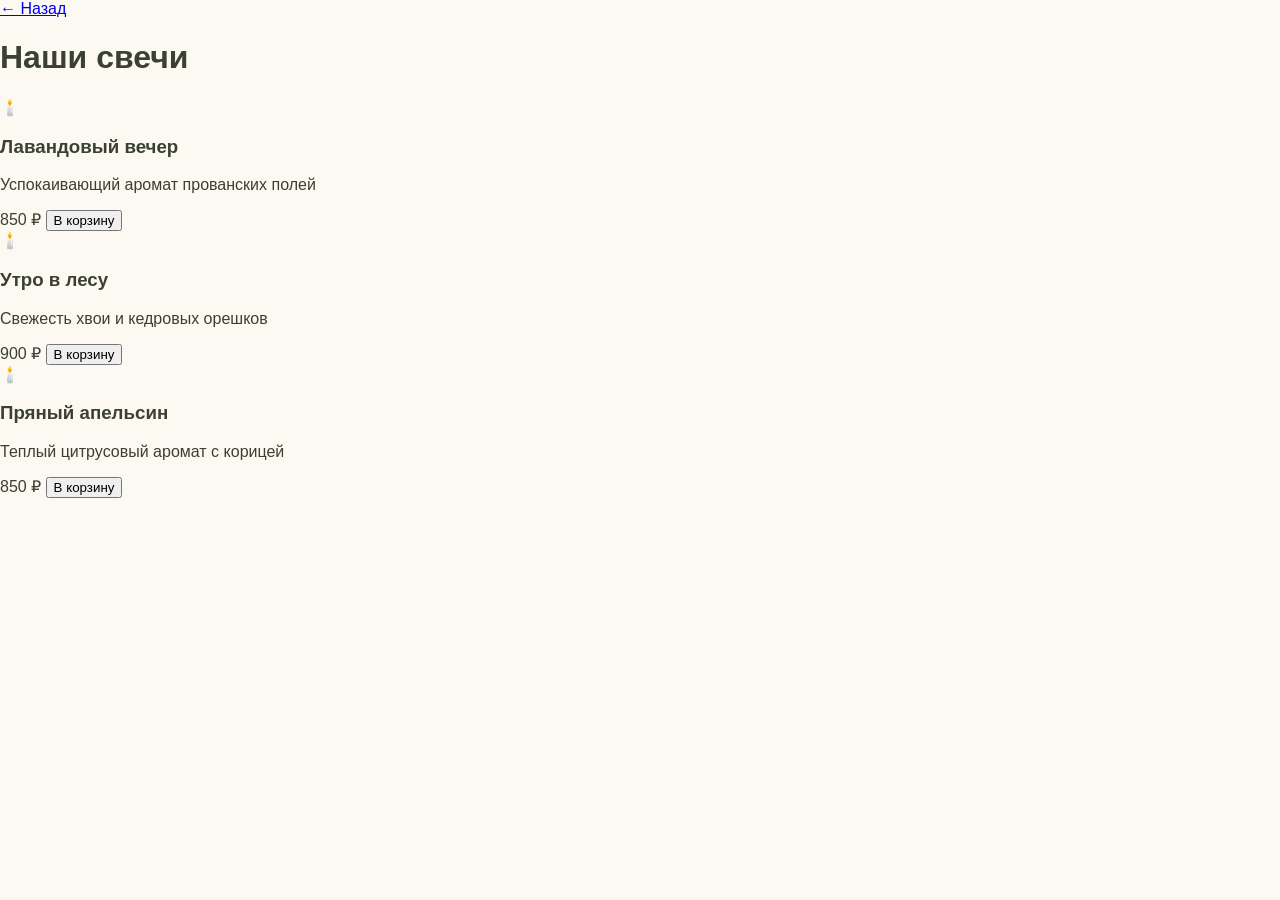
==== candles.html @ 7677f103 "Create candles.html" ====
<!DOCTYPE html>
<html lang="ru">
<head>
    <meta charset="UTF-8">
    <meta name="viewport" content="width=device-width, initial-scale=1.0">
    <title>Каталог свечей — Аромат Уюта</title>
    <link rel="stylesheet" href="style.css">
</head>
<body>

    <header class="catalog-header">
        <a href="index.html" class="btn-back">← Назад</a>
        <h1>Наши свечи</h1>
    </header>

    <main class="catalog-container">
        <div class="product-grid">
            <!-- Карточка товара 1 -->
            <div class="product-card">
                <div class="product-image">🕯️</div>
                <h3>Лавандовый вечер</h3>
                <p>Успокаивающий аромат прованских полей</p>
                <span class="price">850 ₽</span>
                <button class="btn-buy" onclick="addToCart('Лаванда')">В корзину</button>
            </div>

            <!-- Карточка товара 2 -->
            <div class="product-card">
                <div class="product-image">🕯️</div>
                <h3>Утро в лесу</h3>
                <p>Свежесть хвои и кедровых орешков</p>
                <span class="price">900 ₽</span>
                <button class="btn-buy" onclick="addToCart('Хвоя')">В корзину</button>
            </div>

            <!-- Карточка товара 3 -->
            <div class="product-card">
                <div class="product-image">🕯️</div>
                <h3>Пряный апельсин</h3>
                <p>Теплый цитрусовый аромат с корицей</p>
                <span class="price">850 ₽</span>
                <button class="btn-buy" onclick="addToCart('Апельсин')">В корзину</button>
            </div>
        </div>
    </main>

    <script src="script.js"></script>
</body>
</html>
---- style.css ----
:root {
    --olive-primary: #808b61;
    --olive-light: #b5ba9b;
    --olive-dark: #4f5d3d;
    --cream-bg: #fcf9f2;
    --text-dark: #3a4131;
}

body {
    margin: 0;
    font-family: 'Segoe UI', sans-serif;
    background-color: var(--cream-bg);
    color: var(--text-dark);
}

.hero {
    height: 60vh;
    display: flex;
    align-items: center;
    justify-content: center;
    text-align: center;
    background-color: var(--olive-light);
    color: white;
}

.btn-main {
    display: inline-block;
    margin-top: 20px;
    padding: 12px 25px;
    background-color: var(--olive-dark);
    color: white;
    text-decoration: none;
    border-radius: 25px;
}

.about-text {
    padding: 40px 20px;
    text-align: center;
    max-width: 600px;
    margin: 0 auto;
}

/* Сетка категорий */
.category-grid {
    display: flex;
    flex-direction: column;
}

.category-item {
    cursor: pointer;
    display: flex;
    flex-direction: column;
    align-items: center;
    justify-content: center;
    color: white;
    transition: all 0.4s ease;
    min-height: 150px;
    border-bottom: 1px solid rgba(255,255,255,0.1);
}

.category-info {
    padding: 40px 0;
    text-align: center;
    width: 100%;
}

.category-info h3 {
    font-size: 1.8rem;
    margin: 0;
}

/* Выезжающий блок */
.preview-box {
    max-height: 0;
    overflow: hidden;
    transition: max-height 0.5s ease-in-out;
    width: 100%;
    text-align: center;
    background: rgba(0, 0, 0, 0.05);
}

.category-item.active .preview-box {
    max-height: 250px;
}

.mini-products {
    display: flex;
    justify-content: center;
    gap: 20px;
    padding: 20px 0;
}

.mini-products .item {
    background: rgba(255, 255, 255, 0.2);
    padding: 8px 15px;
    border-radius: 15px;
    font-size: 0.9rem;
}

.btn-more {
    display: block;
    padding-bottom: 20px;
    color: white;
    font-weight: bold;
    text-decoration: underline;
}

/* Цвета фонов */
.olive-bg { background-color: var(--olive-primary); }
.sage-bg { background-color: var(--olive-light); }
.dark-olive-bg { background-color: var(--olive-dark); }
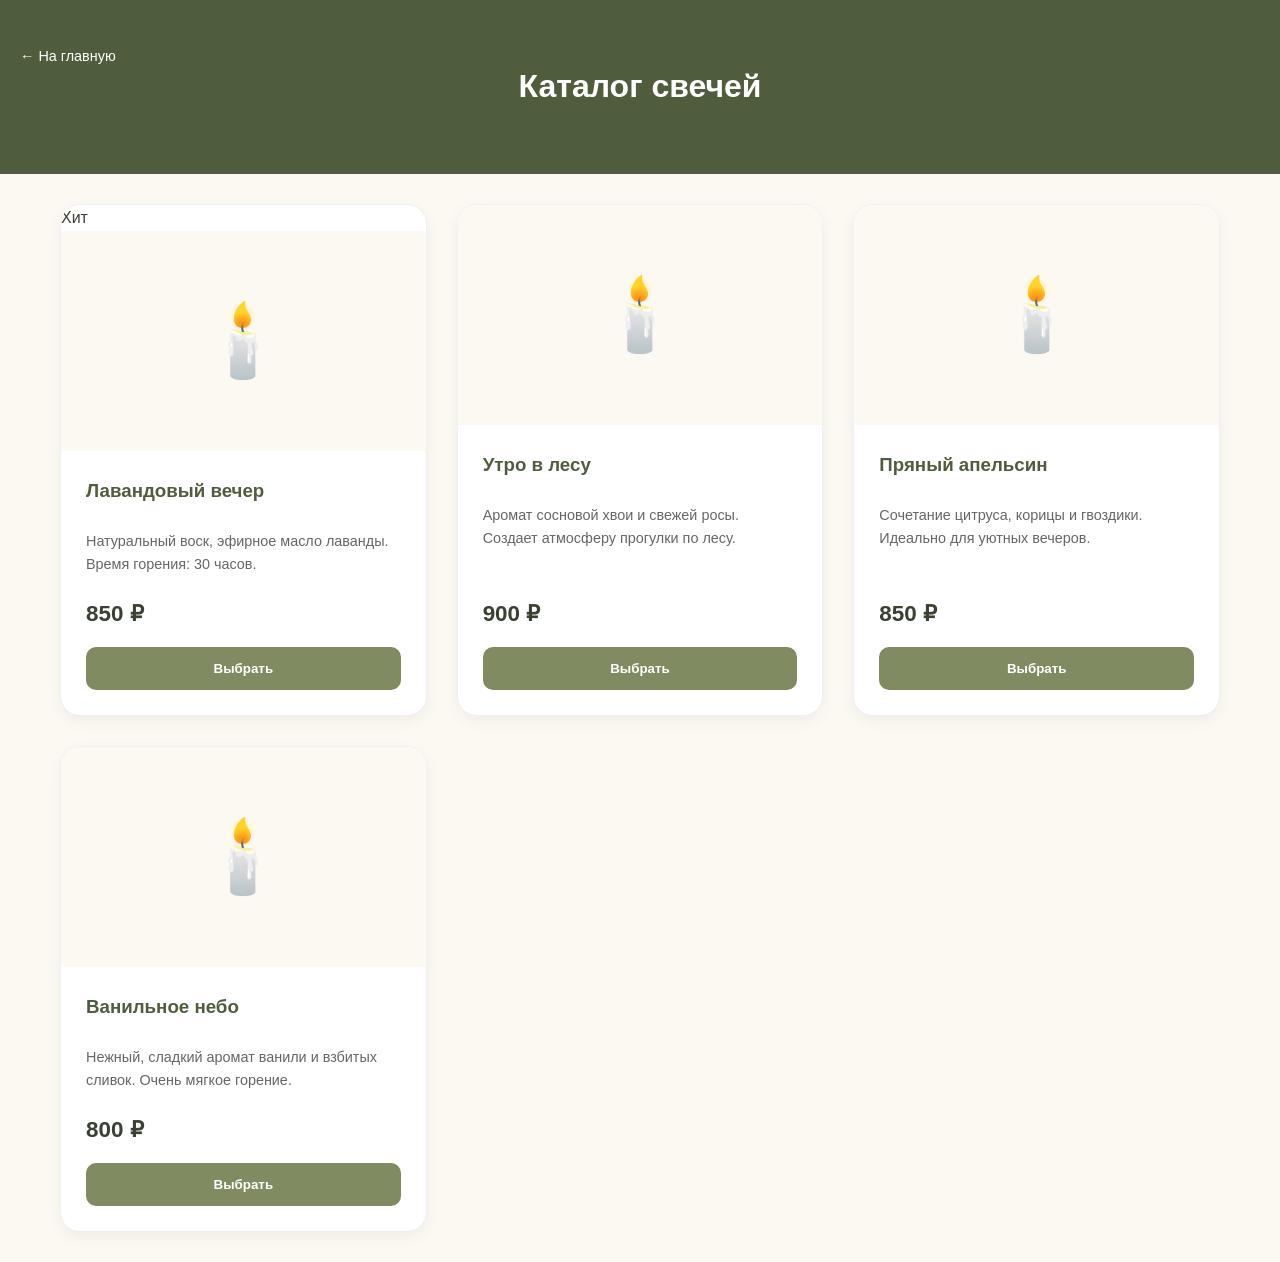
==== commit 6fcc6f91: "Update candle catalog with product details" ====
--- a/candles.html
+++ b/candles.html
@@ -9,41 +9,60 @@
 <body>
 
     <header class="catalog-header">
-        <a href="index.html" class="btn-back">← Назад</a>
-        <h1>Наши свечи</h1>
+        <a href="index.html" class="btn-back">← На главную</a>
+        <h1>Каталог свечей</h1>
     </header>
 
     <main class="catalog-container">
         <div class="product-grid">
-            <!-- Карточка товара 1 -->
+            
+            <!-- Товар 1 -->
+            <div class="product-card">
+                <div class="product-badge">Хит</div>
+                <div class="product-image">🕯️</div>
+                <div class="product-info">
+                    <h3>Лавандовый вечер</h3>
+                    <p>Натуральный воск, эфирное масло лаванды. Время горения: 30 часов.</p>
+                    <span class="price">850 ₽</span>
+                    <button class="btn-buy">Выбрать</button>
+                </div>
+            </div>
+
+            <!-- Товар 2 -->
             <div class="product-card">
                 <div class="product-image">🕯️</div>
-                <h3>Лавандовый вечер</h3>
-                <p>Успокаивающий аромат прованских полей</p>
-                <span class="price">850 ₽</span>
-                <button class="btn-buy" onclick="addToCart('Лаванда')">В корзину</button>
+                <div class="product-info">
+                    <h3>Утро в лесу</h3>
+                    <p>Аромат сосновой хвои и свежей росы. Создает атмосферу прогулки по лесу.</p>
+                    <span class="price">900 ₽</span>
+                    <button class="btn-buy">Выбрать</button>
+                </div>
             </div>
 
-            <!-- Карточка товара 2 -->
+            <!-- Товар 3 -->
             <div class="product-card">
                 <div class="product-image">🕯️</div>
-                <h3>Утро в лесу</h3>
-                <p>Свежесть хвои и кедровых орешков</p>
-                <span class="price">900 ₽</span>
-                <button class="btn-buy" onclick="addToCart('Хвоя')">В корзину</button>
+                <div class="product-info">
+                    <h3>Пряный апельсин</h3>
+                    <p>Сочетание цитруса, корицы и гвоздики. Идеально для уютных вечеров.</p>
+                    <span class="price">850 ₽</span>
+                    <button class="btn-buy">Выбрать</button>
+                </div>
             </div>
 
-            <!-- Карточка товара 3 -->
+            <!-- Товар 4 -->
             <div class="product-card">
                 <div class="product-image">🕯️</div>
-                <h3>Пряный апельсин</h3>
-                <p>Теплый цитрусовый аромат с корицей</p>
-                <span class="price">850 ₽</span>
-                <button class="btn-buy" onclick="addToCart('Апельсин')">В корзину</button>
+                <div class="product-info">
+                    <h3>Ванильное небо</h3>
+                    <p>Нежный, сладкий аромат ванили и взбитых сливок. Очень мягкое горение.</p>
+                    <span class="price">800 ₽</span>
+                    <button class="btn-buy">Выбрать</button>
+                </div>
             </div>
+
         </div>
     </main>
 
-    <script src="script.js"></script>
 </body>
 </html>
--- a/style.css
+++ b/style.css
@@ -1,18 +1,33 @@
+/* ==========================================
+   1. ПЕРЕМЕННЫЕ И БАЗОВЫЕ НАСТРОЙКИ
+   ========================================== */
 :root {
-    --olive-primary: #808b61;
-    --olive-light: #b5ba9b;
-    --olive-dark: #4f5d3d;
-    --cream-bg: #fcf9f2;
-    --text-dark: #3a4131;
+    --olive-primary: #808b61;    /* Основной оливковый */
+    --olive-light: #b5ba9b;      /* Светлый шалфей */
+    --olive-dark: #4f5d3d;       /* Глубокий лесной */
+    --cream-bg: #fcf9f2;         /* Теплый кремовый фон */
+    --text-dark: #3a4131;        /* Цвет текста */
+    --white: #ffffff;
+}
+
+* {
+    box-sizing: border-box; /* Чтобы отступы не увеличивали размер элементов */
 }
 
 body {
     margin: 0;
-    font-family: 'Segoe UI', sans-serif;
+    padding: 0;
+    font-family: 'Segoe UI', Tahoma, Geneva, Verdana, sans-serif;
     background-color: var(--cream-bg);
     color: var(--text-dark);
-}
-
+    line-height: 1.6;
+}
+
+/* ==========================================
+   2. ГЛАВНАЯ СТРАНИЦА (ЛЕНДИНГ)
+   ========================================== */
+
+/* Первый экран */
 .hero {
     height: 60vh;
     display: flex;
@@ -20,27 +35,38 @@
     justify-content: center;
     text-align: center;
     background-color: var(--olive-light);
-    color: white;
+    color: var(--white);
+    padding: 0 20px;
+}
+
+.hero h1 {
+    font-size: 2.5rem;
+    margin-bottom: 10px;
 }
 
 .btn-main {
     display: inline-block;
     margin-top: 20px;
-    padding: 12px 25px;
+    padding: 12px 30px;
     background-color: var(--olive-dark);
-    color: white;
+    color: var(--white);
     text-decoration: none;
     border-radius: 25px;
-}
-
+    font-weight: bold;
+    transition: background 0.3s;
+}
+
+/* Секция описания */
 .about-text {
-    padding: 40px 20px;
-    text-align: center;
-    max-width: 600px;
+    padding: 50px 20px;
+    text-align: center;
+    max-width: 700px;
     margin: 0 auto;
 }
 
-/* Сетка категорий */
+/* ==========================================
+   3. ИНТЕРАКТИВНЫЕ БЛОКИ КАТЕГОРИЙ
+   ========================================== */
 .category-grid {
     display: flex;
     flex-direction: column;
@@ -52,10 +78,9 @@
     flex-direction: column;
     align-items: center;
     justify-content: center;
-    color: white;
+    color: var(--white);
     transition: all 0.4s ease;
     min-height: 150px;
-    border-bottom: 1px solid rgba(255,255,255,0.1);
 }
 
 .category-info {
@@ -65,11 +90,12 @@
 }
 
 .category-info h3 {
-    font-size: 1.8rem;
+    font-size: 2rem;
     margin: 0;
-}
-
-/* Выезжающий блок */
+    letter-spacing: 1px;
+}
+
+/* Выезжающая панель */
 .preview-box {
     max-height: 0;
     overflow: hidden;
@@ -79,33 +105,126 @@
     background: rgba(0, 0, 0, 0.05);
 }
 
+/* Состояние при клике (активируется через JS) */
 .category-item.active .preview-box {
-    max-height: 250px;
+    max-height: 300px; /* Раскрываем блок */
 }
 
 .mini-products {
     display: flex;
     justify-content: center;
-    gap: 20px;
+    gap: 15px;
     padding: 20px 0;
 }
 
 .mini-products .item {
     background: rgba(255, 255, 255, 0.2);
     padding: 8px 15px;
-    border-radius: 15px;
+    border-radius: 12px;
     font-size: 0.9rem;
 }
 
 .btn-more {
     display: block;
-    padding-bottom: 20px;
-    color: white;
+    padding-bottom: 25px;
+    color: var(--white);
     font-weight: bold;
     text-decoration: underline;
 }
 
-/* Цвета фонов */
+/* Цвета для плиток */
 .olive-bg { background-color: var(--olive-primary); }
 .sage-bg { background-color: var(--olive-light); }
 .dark-olive-bg { background-color: var(--olive-dark); }
+
+/* ==========================================
+   4. СТРАНИЦА КАТАЛОГА (ВИТРИНА)
+   ========================================== */
+.catalog-header {
+    background-color: var(--olive-dark);
+    color: var(--white);
+    padding: 40px 20px;
+    text-align: center;
+    position: relative;
+}
+
+.btn-back {
+    position: absolute;
+    left: 20px;
+    top: 45px;
+    color: var(--white);
+    text-decoration: none;
+    font-size: 0.9rem;
+}
+
+.catalog-container {
+    max-width: 1200px;
+    margin: 0 auto;
+    padding: 30px 20px;
+}
+
+.product-grid {
+    display: grid;
+    /* Адаптивная сетка: карточки не меньше 280px */
+    grid-template-columns: repeat(auto-fill, minmax(280px, 1fr));
+    gap: 30px;
+}
+
+.product-card {
+    background: var(--white);
+    border-radius: 20px;
+    overflow: hidden;
+    display: flex;
+    flex-direction: column;
+    box-shadow: 0 5px 15px rgba(0,0,0,0.05);
+    transition: transform 0.3s ease;
+    border: 1px solid #f0f0f0;
+}
+
+.product-card:hover {
+    transform: translateY(-8px);
+}
+
+.product-image {
+    height: 220px;
+    background-color: var(--cream-bg);
+    display: flex;
+    align-items: center;
+    justify-content: center;
+    font-size: 4.5rem;
+}
+
+.product-info {
+    padding: 25px;
+    display: flex;
+    flex-direction: column;
+    flex-grow: 1;
+}
+
+.product-info h3 {
+    margin: 0 0 10px 0;
+    color: var(--olive-dark);
+}
+
+.product-info p {
+    font-size: 0.9rem;
+    color: #666;
+    margin-bottom: 20px;
+    flex-grow: 1;
+}
+
+.price {
+    font-size: 1.4rem;
+    font-weight: bold;
+    margin-bottom: 15px;
+}
+
+.btn-buy {
+    background-color: var(--olive-primary);
+    color: var(--white);
+    border: none;
+    padding: 14px;
+    border-radius: 10px;
+    font-weight: bold;
+    cursor: pointer;
+}
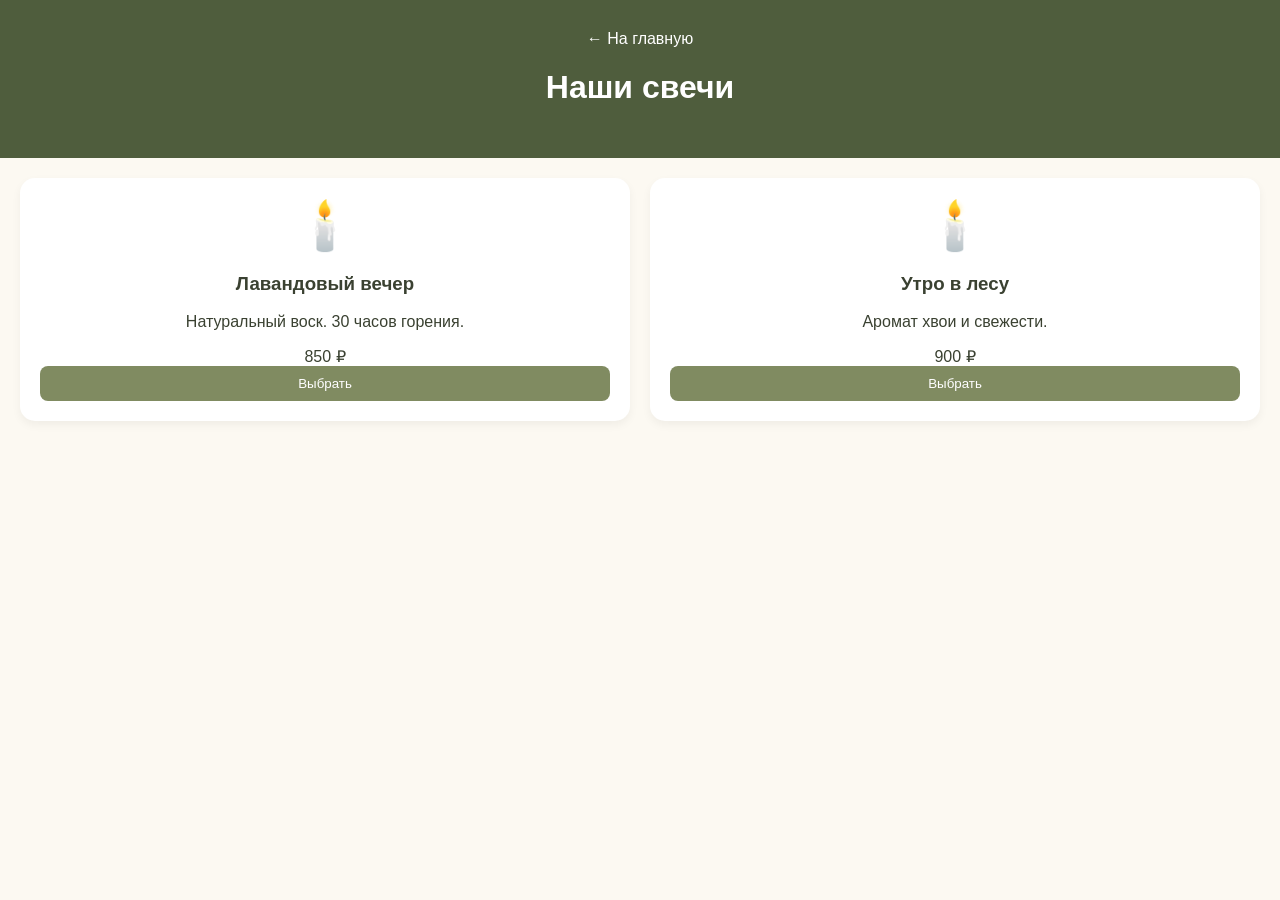
==== commit a420a77f: "Revise product titles and descriptions in candles.html Updated product descriptions and removed unus" ====
--- a/candles.html
+++ b/candles.html
@@ -7,62 +7,32 @@
     <link rel="stylesheet" href="style.css">
 </head>
 <body>
-
     <header class="catalog-header">
         <a href="index.html" class="btn-back">← На главную</a>
-        <h1>Каталог свечей</h1>
+        <h1>Наши свечи</h1>
     </header>
 
     <main class="catalog-container">
         <div class="product-grid">
-            
-            <!-- Товар 1 -->
             <div class="product-card">
-                <div class="product-badge">Хит</div>
                 <div class="product-image">🕯️</div>
                 <div class="product-info">
                     <h3>Лавандовый вечер</h3>
-                    <p>Натуральный воск, эфирное масло лаванды. Время горения: 30 часов.</p>
+                    <p>Натуральный воск. 30 часов горения.</p>
                     <span class="price">850 ₽</span>
                     <button class="btn-buy">Выбрать</button>
                 </div>
             </div>
-
-            <!-- Товар 2 -->
             <div class="product-card">
                 <div class="product-image">🕯️</div>
                 <div class="product-info">
                     <h3>Утро в лесу</h3>
-                    <p>Аромат сосновой хвои и свежей росы. Создает атмосферу прогулки по лесу.</p>
+                    <p>Аромат хвои и свежести.</p>
                     <span class="price">900 ₽</span>
                     <button class="btn-buy">Выбрать</button>
                 </div>
             </div>
-
-            <!-- Товар 3 -->
-            <div class="product-card">
-                <div class="product-image">🕯️</div>
-                <div class="product-info">
-                    <h3>Пряный апельсин</h3>
-                    <p>Сочетание цитруса, корицы и гвоздики. Идеально для уютных вечеров.</p>
-                    <span class="price">850 ₽</span>
-                    <button class="btn-buy">Выбрать</button>
-                </div>
-            </div>
-
-            <!-- Товар 4 -->
-            <div class="product-card">
-                <div class="product-image">🕯️</div>
-                <div class="product-info">
-                    <h3>Ванильное небо</h3>
-                    <p>Нежный, сладкий аромат ванили и взбитых сливок. Очень мягкое горение.</p>
-                    <span class="price">800 ₽</span>
-                    <button class="btn-buy">Выбрать</button>
-                </div>
-            </div>
-
         </div>
     </main>
-
 </body>
 </html>
--- a/style.css
+++ b/style.css
@@ -1,33 +1,20 @@
-/* ==========================================
-   1. ПЕРЕМЕННЫЕ И БАЗОВЫЕ НАСТРОЙКИ
-   ========================================== */
 :root {
-    --olive-primary: #808b61;    /* Основной оливковый */
-    --olive-light: #b5ba9b;      /* Светлый шалфей */
-    --olive-dark: #4f5d3d;       /* Глубокий лесной */
-    --cream-bg: #fcf9f2;         /* Теплый кремовый фон */
-    --text-dark: #3a4131;        /* Цвет текста */
+    --olive-primary: #808b61;
+    --olive-light: #b5ba9b;
+    --olive-dark: #4f5d3d;
+    --cream-bg: #fcf9f2;
+    --text-dark: #3a4131;
     --white: #ffffff;
-}
-
-* {
-    box-sizing: border-box; /* Чтобы отступы не увеличивали размер элементов */
 }
 
 body {
     margin: 0;
-    padding: 0;
-    font-family: 'Segoe UI', Tahoma, Geneva, Verdana, sans-serif;
+    font-family: sans-serif;
     background-color: var(--cream-bg);
     color: var(--text-dark);
-    line-height: 1.6;
 }
 
-/* ==========================================
-   2. ГЛАВНАЯ СТРАНИЦА (ЛЕНДИНГ)
-   ========================================== */
-
-/* Первый экран */
+/* Лендинг */
 .hero {
     height: 60vh;
     display: flex;
@@ -36,195 +23,57 @@
     text-align: center;
     background-color: var(--olive-light);
     color: var(--white);
-    padding: 0 20px;
-}
-
-.hero h1 {
-    font-size: 2.5rem;
-    margin-bottom: 10px;
 }
 
 .btn-main {
     display: inline-block;
     margin-top: 20px;
-    padding: 12px 30px;
+    padding: 12px 25px;
     background-color: var(--olive-dark);
     color: var(--white);
     text-decoration: none;
-    border-radius: 25px;
-    font-weight: bold;
-    transition: background 0.3s;
+    border-radius: 20px;
 }
 
-/* Секция описания */
 .about-text {
-    padding: 50px 20px;
+    padding: 40px 20px;
     text-align: center;
-    max-width: 700px;
-    margin: 0 auto;
 }
 
-/* ==========================================
-   3. ИНТЕРАКТИВНЫЕ БЛОКИ КАТЕГОРИЙ
-   ========================================== */
-.category-grid {
-    display: flex;
-    flex-direction: column;
-}
-
+/* Категории на главной */
 .category-item {
     cursor: pointer;
+    min-height: 150px;
     display: flex;
     flex-direction: column;
     align-items: center;
     justify-content: center;
-    color: var(--white);
-    transition: all 0.4s ease;
-    min-height: 150px;
+    color: white;
 }
 
-.category-info {
-    padding: 40px 0;
-    text-align: center;
-    width: 100%;
-}
+.olive-bg { background: var(--olive-primary); }
+.sage-bg { background: var(--olive-light); }
+.dark-olive-bg { background: var(--olive-dark); }
 
-.category-info h3 {
-    font-size: 2rem;
-    margin: 0;
-    letter-spacing: 1px;
-}
-
-/* Выезжающая панель */
 .preview-box {
     max-height: 0;
     overflow: hidden;
-    transition: max-height 0.5s ease-in-out;
+    transition: max-height 0.5s ease;
     width: 100%;
     text-align: center;
-    background: rgba(0, 0, 0, 0.05);
 }
 
-/* Состояние при клике (активируется через JS) */
 .category-item.active .preview-box {
-    max-height: 300px; /* Раскрываем блок */
+    max-height: 200px;
 }
 
-.mini-products {
-    display: flex;
-    justify-content: center;
-    gap: 15px;
-    padding: 20px 0;
-}
+.mini-products { padding: 15px; display: flex; justify-content: center; gap: 10px; }
+.mini-products .item { background: rgba(255,255,255,0.2); padding: 5px 10px; border-radius: 10px; }
 
-.mini-products .item {
-    background: rgba(255, 255, 255, 0.2);
-    padding: 8px 15px;
-    border-radius: 12px;
-    font-size: 0.9rem;
-}
-
-.btn-more {
-    display: block;
-    padding-bottom: 25px;
-    color: var(--white);
-    font-weight: bold;
-    text-decoration: underline;
-}
-
-/* Цвета для плиток */
-.olive-bg { background-color: var(--olive-primary); }
-.sage-bg { background-color: var(--olive-light); }
-.dark-olive-bg { background-color: var(--olive-dark); }
-
-/* ==========================================
-   4. СТРАНИЦА КАТАЛОГА (ВИТРИНА)
-   ========================================== */
-.catalog-header {
-    background-color: var(--olive-dark);
-    color: var(--white);
-    padding: 40px 20px;
-    text-align: center;
-    position: relative;
-}
-
-.btn-back {
-    position: absolute;
-    left: 20px;
-    top: 45px;
-    color: var(--white);
-    text-decoration: none;
-    font-size: 0.9rem;
-}
-
-.catalog-container {
-    max-width: 1200px;
-    margin: 0 auto;
-    padding: 30px 20px;
-}
-
-.product-grid {
-    display: grid;
-    /* Адаптивная сетка: карточки не меньше 280px */
-    grid-template-columns: repeat(auto-fill, minmax(280px, 1fr));
-    gap: 30px;
-}
-
-.product-card {
-    background: var(--white);
-    border-radius: 20px;
-    overflow: hidden;
-    display: flex;
-    flex-direction: column;
-    box-shadow: 0 5px 15px rgba(0,0,0,0.05);
-    transition: transform 0.3s ease;
-    border: 1px solid #f0f0f0;
-}
-
-.product-card:hover {
-    transform: translateY(-8px);
-}
-
-.product-image {
-    height: 220px;
-    background-color: var(--cream-bg);
-    display: flex;
-    align-items: center;
-    justify-content: center;
-    font-size: 4.5rem;
-}
-
-.product-info {
-    padding: 25px;
-    display: flex;
-    flex-direction: column;
-    flex-grow: 1;
-}
-
-.product-info h3 {
-    margin: 0 0 10px 0;
-    color: var(--olive-dark);
-}
-
-.product-info p {
-    font-size: 0.9rem;
-    color: #666;
-    margin-bottom: 20px;
-    flex-grow: 1;
-}
-
-.price {
-    font-size: 1.4rem;
-    font-weight: bold;
-    margin-bottom: 15px;
-}
-
-.btn-buy {
-    background-color: var(--olive-primary);
-    color: var(--white);
-    border: none;
-    padding: 14px;
-    border-radius: 10px;
-    font-weight: bold;
-    cursor: pointer;
-}
+/* Каталог */
+.catalog-header { background: var(--olive-dark); color: white; padding: 30px; text-align: center; }
+.btn-back { color: white; text-decoration: none; }
+.product-grid { display: grid; grid-template-columns: repeat(auto-fit, minmax(280px, 1fr)); gap: 20px; padding: 20px; }
+.product-card { background: white; padding: 20px; border-radius: 15px; text-align: center; box-shadow: 0 4px 10px rgba(0,0,0,0.05); }
+.product-image { font-size: 3rem; margin-bottom: 15px; }
+.btn-buy { background: var(--olive-primary); color: white; border: none; padding: 10px 20px; border-radius: 8px; width: 100%; }
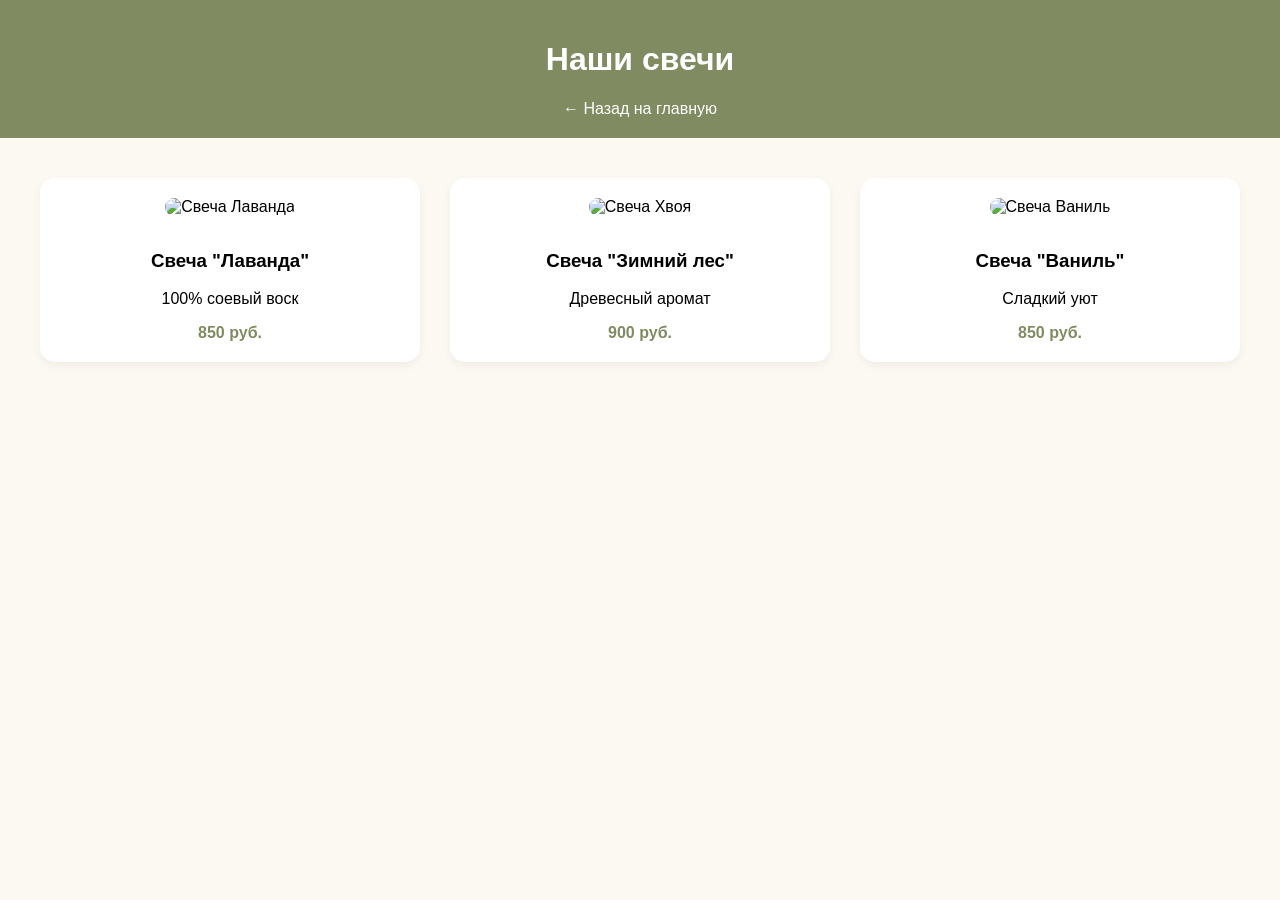
==== commit 84506197: "Revise title and enhance product display Updated the title and restructured the product display sect" ====
--- a/candles.html
+++ b/candles.html
@@ -3,36 +3,44 @@
 <head>
     <meta charset="UTF-8">
     <meta name="viewport" content="width=device-width, initial-scale=1.0">
-    <title>Каталог свечей — Аромат Уюта</title>
+    <title>Каталог Свечей</title>
     <link rel="stylesheet" href="style.css">
 </head>
 <body>
-    <header class="catalog-header">
-        <a href="index.html" class="btn-back">← На главную</a>
+
+    <header style="padding: 20px; text-align: center; background: #808b61; color: white;">
         <h1>Наши свечи</h1>
+        <a href="index.html" style="color: white; text-decoration: none;">← Назад на главную</a>
     </header>
 
-    <main class="catalog-container">
-        <div class="product-grid">
-            <div class="product-card">
-                <div class="product-image">🕯️</div>
-                <div class="product-info">
-                    <h3>Лавандовый вечер</h3>
-                    <p>Натуральный воск. 30 часов горения.</p>
-                    <span class="price">850 ₽</span>
-                    <button class="btn-buy">Выбрать</button>
-                </div>
-            </div>
-            <div class="product-card">
-                <div class="product-image">🕯️</div>
-                <div class="product-info">
-                    <h3>Утро в лесу</h3>
-                    <p>Аромат хвои и свежести.</p>
-                    <span class="price">900 ₽</span>
-                    <button class="btn-buy">Выбрать</button>
-                </div>
-            </div>
+    <!-- Контейнер-сетка для карточек товаров -->
+    <section class="product-grid">
+        
+        <!-- Карточка товара 1 -->
+        <div class="product-card">
+            <img src="https://via.placeholder.com/200" alt="Свеча Лаванда">
+            <h3>Свеча "Лаванда"</h3>
+            <p>100% соевый воск</p>
+            <span style="font-weight: bold; color: #808b61;">850 руб.</span>
         </div>
-    </main>
+
+        <!-- Карточка товара 2 -->
+        <div class="product-card">
+            <img src="https://via.placeholder.com/200" alt="Свеча Хвоя">
+            <h3>Свеча "Зимний лес"</h3>
+            <p>Древесный аромат</p>
+            <span style="font-weight: bold; color: #808b61;">900 руб.</span>
+        </div>
+
+        <!-- Карточка товара 3 -->
+        <div class="product-card">
+            <img src="https://via.placeholder.com/200" alt="Свеча Ваниль">
+            <h3>Свеча "Ваниль"</h3>
+            <p>Сладкий уют</p>
+            <span style="font-weight: bold; color: #808b61;">850 руб.</span>
+        </div>
+
+    </section>
+
 </body>
 </html>
--- a/style.css
+++ b/style.css
@@ -1,79 +1,84 @@
+/* 1. Настройки цветов и шрифтов */
 :root {
-    --olive-primary: #808b61;
+    --olive: #808b61;
     --olive-light: #b5ba9b;
-    --olive-dark: #4f5d3d;
-    --cream-bg: #fcf9f2;
-    --text-dark: #3a4131;
-    --white: #ffffff;
+    --cream: #fcf9f2;
 }
 
 body {
     margin: 0;
-    font-family: sans-serif;
-    background-color: var(--cream-bg);
-    color: var(--text-dark);
+    font-family: 'Segoe UI', Arial, sans-serif;
+    background-color: var(--cream);
 }
 
-/* Лендинг */
-.hero {
-    height: 60vh;
-    display: flex;
-    align-items: center;
-    justify-content: center;
-    text-align: center;
-    background-color: var(--olive-light);
-    color: var(--white);
+/* 2. Кнопка "Смотреть каталог" (Проблема №1) */
+.btn-main {
+    display: inline-block;
+    padding: 15px 35px;
+    background-color: var(--olive);
+    color: white;
+    text-decoration: none;
+    border-radius: 30px;
+    font-weight: bold;
+    margin-top: 20px;
+    transition: 0.3s ease;
+    border: none;
+    cursor: pointer;
 }
 
-.btn-main {
-    display: inline-block;
-    margin-top: 20px;
-    padding: 12px 25px;
-    background-color: var(--olive-dark);
-    color: var(--white);
-    text-decoration: none;
-    border-radius: 20px;
+.btn-main:hover {
+    background-color: #6a754d;
+    transform: translateY(-2px);
 }
 
-.about-text {
-    padding: 40px 20px;
-    text-align: center;
+/* 3. Центрирование блоков (Проблема №2) */
+.category-grid {
+    display: flex;
+    flex-wrap: wrap;
+    width: 100%;
 }
 
-/* Категории на главной */
 .category-item {
-    cursor: pointer;
-    min-height: 150px;
+    flex: 1;
+    min-width: 320px;
+    min-height: 280px;
     display: flex;
     flex-direction: column;
-    align-items: center;
-    justify-content: center;
+    justify-content: center; /* Центр по вертикали */
+    align-items: center;    /* Центр по горизонтали */
+    text-align: center;
     color: white;
+    padding: 20px;
 }
 
-.olive-bg { background: var(--olive-primary); }
-.sage-bg { background: var(--olive-light); }
-.dark-olive-bg { background: var(--olive-dark); }
-
-.preview-box {
-    max-height: 0;
-    overflow: hidden;
-    transition: max-height 0.5s ease;
-    width: 100%;
-    text-align: center;
+/* 4. Сетка каталога (Проблема №3) */
+.product-grid {
+    display: grid;
+    /* Создает колонки, которые сами подстраиваются под экран */
+    grid-template-columns: repeat(auto-fit, minmax(250px, 1fr));
+    gap: 30px;
+    padding: 40px;
 }
 
-.category-item.active .preview-box {
-    max-height: 200px;
+.product-card {
+    background: white;
+    padding: 20px;
+    border-radius: 15px;
+    text-align: center;
+    box-shadow: 0 4px 10px rgba(0,0,0,0.05);
+    transition: 0.3s;
 }
 
-.mini-products { padding: 15px; display: flex; justify-content: center; gap: 10px; }
-.mini-products .item { background: rgba(255,255,255,0.2); padding: 5px 10px; border-radius: 10px; }
+.product-card:hover {
+    transform: scale(1.02);
+}
 
-/* Каталог */
-.catalog-header { background: var(--olive-dark); color: white; padding: 30px; text-align: center; }
-.btn-back { color: white; text-decoration: none; }
-.product-grid { display: grid; grid-template-columns: repeat(auto-fit, minmax(280px, 1fr)); gap: 20px; padding: 20px; }
-.product-card { background: white; padding: 20px; border-radius: 15px; text-align: center; box-shadow: 0 4px 10px rgba(0,0,0,0.05); }
-.product-image { font-size: 3rem; margin-bottom: 15px; }
-.btn-buy { background: var(--olive-primary); color: white; border: none; padding: 10px 20px; border-radius: 8px; width: 100%; }
+.product-card img {
+    max-width: 100%;
+    border-radius: 10px;
+    margin-bottom: 15px;
+}
+
+/* Фоны */
+.olive-bg { background-color: var(--olive); }
+.sage-bg { background-color: var(--olive-light); }
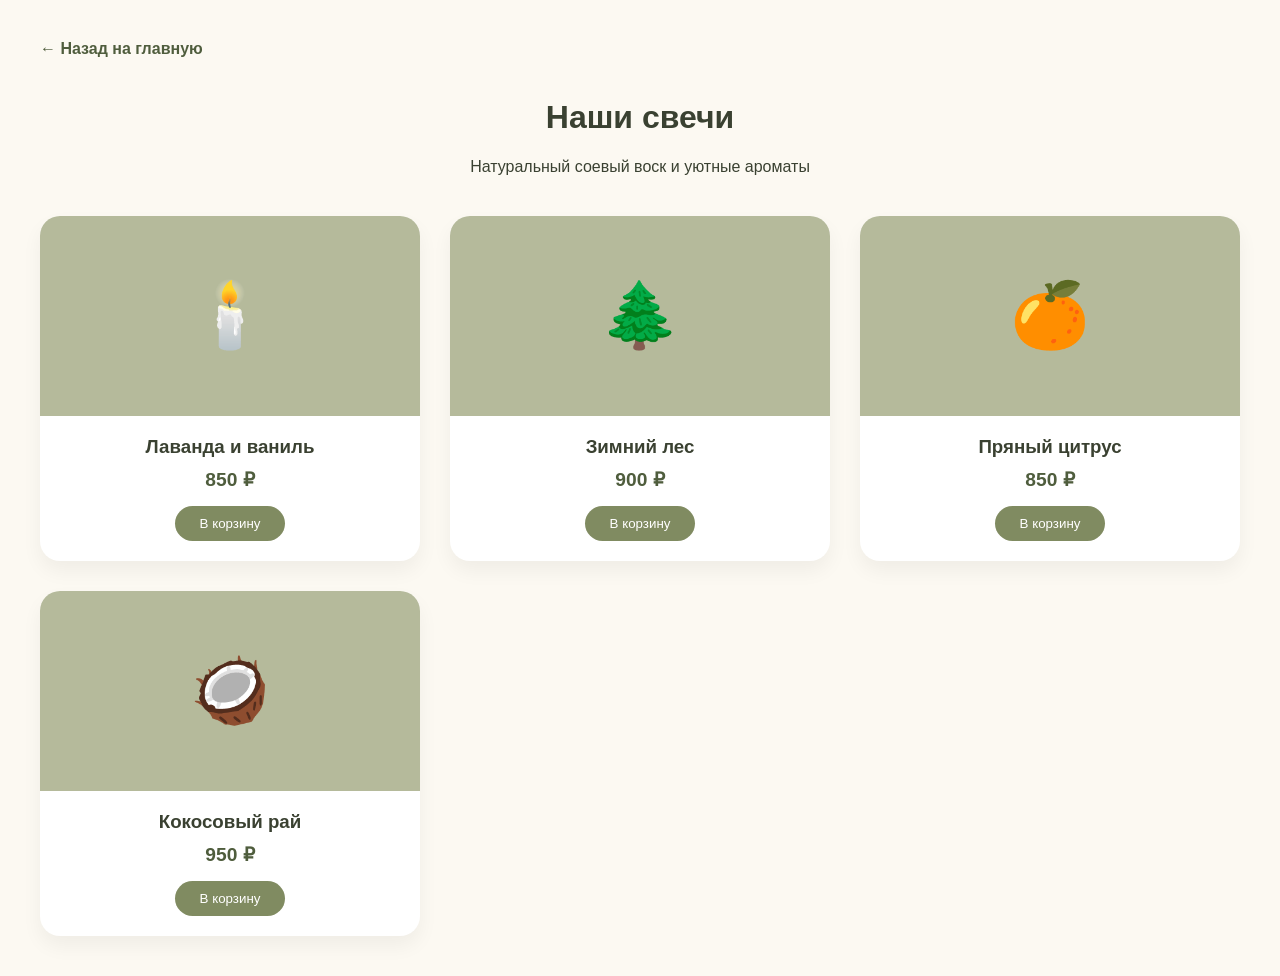
==== commit e32af9b7: "Add candles catalog HTML page" ====
--- a/candles.html
+++ b/candles.html
@@ -3,44 +3,138 @@
 <head>
     <meta charset="UTF-8">
     <meta name="viewport" content="width=device-width, initial-scale=1.0">
-    <title>Каталог Свечей</title>
+    <title>Каталог Свечей — Аромат Уюта</title>
     <link rel="stylesheet" href="style.css">
+    <style>
+        /* Дополнительные стили только для этой страницы, чтобы не менять основной файл */
+        .catalog-container {
+            padding: 40px 20px;
+            max-width: 1200px;
+            margin: 0 auto;
+        }
+
+        .catalog-header {
+            text-align: center;
+            margin-bottom: 40px;
+        }
+
+        /* Сетка товаров */
+        .product-grid {
+            display: grid;
+            grid-template-columns: repeat(auto-fit, minmax(280px, 1fr));
+            gap: 30px;
+        }
+
+        /* Карточка товара */
+        .product-card {
+            background: white;
+            border-radius: 20px;
+            overflow: hidden;
+            box-shadow: 0 10px 20px rgba(0,0,0,0.05);
+            transition: transform 0.3s ease;
+            text-align: center;
+            padding-bottom: 20px;
+        }
+
+        .product-card:hover {
+            transform: translateY(-5px);
+        }
+
+        .product-image {
+            background-color: var(--olive-light);
+            height: 200px;
+            display: flex;
+            align-items: center;
+            justify-content: center;
+            font-size: 4rem;
+            color: white;
+        }
+
+        .product-info h3 {
+            margin: 20px 0 10px;
+            color: var(--text-dark);
+        }
+
+        .price {
+            display: block;
+            font-weight: bold;
+            color: var(--olive-dark);
+            font-size: 1.2rem;
+            margin-bottom: 15px;
+        }
+
+        .btn-buy {
+            background-color: var(--olive-primary);
+            color: white;
+            border: none;
+            padding: 10px 25px;
+            border-radius: 20px;
+            cursor: pointer;
+            font-family: inherit;
+            transition: background 0.3s;
+        }
+
+        .btn-buy:hover {
+            background-color: var(--olive-dark);
+        }
+
+        .back-link {
+            display: inline-block;
+            margin-bottom: 20px;
+            color: var(--olive-dark);
+            text-decoration: none;
+            font-weight: bold;
+        }
+    </style>
 </head>
 <body>
 
-    <header style="padding: 20px; text-align: center; background: #808b61; color: white;">
-        <h1>Наши свечи</h1>
-        <a href="index.html" style="color: white; text-decoration: none;">← Назад на главную</a>
-    </header>
+    <div class="catalog-container">
+        <a href="index.html" class="back-link">← Назад на главную</a>
+        
+        <header class="catalog-header">
+            <h1>Наши свечи</h1>
+            <p>Натуральный соевый воск и уютные ароматы</p>
+        </header>
 
-    <!-- Контейнер-сетка для карточек товаров -->
-    <section class="product-grid">
-        
-        <!-- Карточка товара 1 -->
-        <div class="product-card">
-            <img src="https://via.placeholder.com/200" alt="Свеча Лаванда">
-            <h3>Свеча "Лаванда"</h3>
-            <p>100% соевый воск</p>
-            <span style="font-weight: bold; color: #808b61;">850 руб.</span>
-        </div>
+        <main class="product-grid">
+            <div class="product-card">
+                <div class="product-image">🕯️</div>
+                <div class="product-info">
+                    <h3>Лаванда и ваниль</h3>
+                    <span class="price">850 ₽</span>
+                    <button class="btn-buy">В корзину</button>
+                </div>
+            </div>
 
-        <!-- Карточка товара 2 -->
-        <div class="product-card">
-            <img src="https://via.placeholder.com/200" alt="Свеча Хвоя">
-            <h3>Свеча "Зимний лес"</h3>
-            <p>Древесный аромат</p>
-            <span style="font-weight: bold; color: #808b61;">900 руб.</span>
-        </div>
+            <div class="product-card">
+                <div class="product-image">🌲</div>
+                <div class="product-info">
+                    <h3>Зимний лес</h3>
+                    <span class="price">900 ₽</span>
+                    <button class="btn-buy">В корзину</button>
+                </div>
+            </div>
 
-        <!-- Карточка товара 3 -->
-        <div class="product-card">
-            <img src="https://via.placeholder.com/200" alt="Свеча Ваниль">
-            <h3>Свеча "Ваниль"</h3>
-            <p>Сладкий уют</p>
-            <span style="font-weight: bold; color: #808b61;">850 руб.</span>
-        </div>
+            <div class="product-card">
+                <div class="product-image">🍊</div>
+                <div class="product-info">
+                    <h3>Пряный цитрус</h3>
+                    <span class="price">850 ₽</span>
+                    <button class="btn-buy">В корзину</button>
+                </div>
+            </div>
 
-    </section>
+            <div class="product-card">
+                <div class="product-image">🥥</div>
+                <div class="product-info">
+                    <h3>Кокосовый рай</h3>
+                    <span class="price">950 ₽</span>
+                    <button class="btn-buy">В корзину</button>
+                </div>
+            </div>
+        </main>
+    </div>
 
 </body>
 </html>
--- a/style.css
+++ b/style.css
@@ -1,84 +1,111 @@
-/* 1. Настройки цветов и шрифтов */
 :root {
-    --olive: #808b61;
+    --olive-primary: #808b61;
     --olive-light: #b5ba9b;
-    --cream: #fcf9f2;
+    --olive-dark: #4f5d3d;
+    --cream-bg: #fcf9f2;
+    --text-dark: #3a4131;
 }
 
 body {
     margin: 0;
-    font-family: 'Segoe UI', Arial, sans-serif;
-    background-color: var(--cream);
+    font-family: 'Segoe UI', sans-serif;
+    background-color: var(--cream-bg);
+    color: var(--text-dark);
 }
 
-/* 2. Кнопка "Смотреть каталог" (Проблема №1) */
+.hero {
+    height: 60vh;
+    display: flex;
+    align-items: center;
+    justify-content: center;
+    text-align: center;
+    background-color: var(--olive-light);
+    color: white;
+}
+
 .btn-main {
     display: inline-block;
-    padding: 15px 35px;
-    background-color: var(--olive);
+    margin-top: 20px;
+    padding: 12px 25px;
+    background-color: var(--olive-dark);
     color: white;
     text-decoration: none;
-    border-radius: 30px;
-    font-weight: bold;
-    margin-top: 20px;
-    transition: 0.3s ease;
-    border: none;
-    cursor: pointer;
+    border-radius: 25px;
 }
 
-.btn-main:hover {
-    background-color: #6a754d;
-    transform: translateY(-2px);
+.about-text {
+    padding: 40px 20px;
+    text-align: center;
+    max-width: 600px;
+    margin: 0 auto;
 }
 
-/* 3. Центрирование блоков (Проблема №2) */
+/* Сетка категорий */
 .category-grid {
     display: flex;
-    flex-wrap: wrap;
+    flex-direction: column;
+}
+
+.category-item {
+    cursor: pointer;
+    display: flex;
+    flex-direction: column;
+    align-items: center;
+    justify-content: center;
+    color: white;
+    transition: all 0.4s ease;
+    min-height: 150px;
+    border-bottom: 1px solid rgba(255,255,255,0.1);
+}
+
+.category-info {
+    padding: 40px 0;
+    text-align: center;
     width: 100%;
 }
 
-.category-item {
-    flex: 1;
-    min-width: 320px;
-    min-height: 280px;
-    display: flex;
-    flex-direction: column;
-    justify-content: center; /* Центр по вертикали */
-    align-items: center;    /* Центр по горизонтали */
-    text-align: center;
-    color: white;
-    padding: 20px;
+.category-info h3 {
+    font-size: 1.8rem;
+    margin: 0;
 }
 
-/* 4. Сетка каталога (Проблема №3) */
-.product-grid {
-    display: grid;
-    /* Создает колонки, которые сами подстраиваются под экран */
-    grid-template-columns: repeat(auto-fit, minmax(250px, 1fr));
-    gap: 30px;
-    padding: 40px;
+/* Выезжающий блок */
+.preview-box {
+    max-height: 0;
+    overflow: hidden;
+    transition: max-height 0.5s ease-in-out;
+    width: 100%;
+    text-align: center;
+    background: rgba(0, 0, 0, 0.05);
 }
 
-.product-card {
-    background: white;
-    padding: 20px;
-    border-radius: 15px;
-    text-align: center;
-    box-shadow: 0 4px 10px rgba(0,0,0,0.05);
-    transition: 0.3s;
+.category-item.active .preview-box {
+    max-height: 250px;
 }
 
-.product-card:hover {
-    transform: scale(1.02);
+.mini-products {
+    display: flex;
+    justify-content: center;
+    gap: 20px;
+    padding: 20px 0;
 }
 
-.product-card img {
-    max-width: 100%;
-    border-radius: 10px;
-    margin-bottom: 15px;
+.mini-products .item {
+    background: rgba(255, 255, 255, 0.2);
+    padding: 8px 15px;
+    border-radius: 15px;
+    font-size: 0.9rem;
 }
 
-/* Фоны */
-.olive-bg { background-color: var(--olive); }
+.btn-more {
+    display: block;
+    padding-bottom: 20px;
+    color: white;
+    font-weight: bold;
+    text-decoration: underline;
+}
+
+/* Цвета фонов */
+.olive-bg { background-color: var(--olive-primary); }
 .sage-bg { background-color: var(--olive-light); }
+.dark-olive-bg { background-color: var(--olive-dark); }
